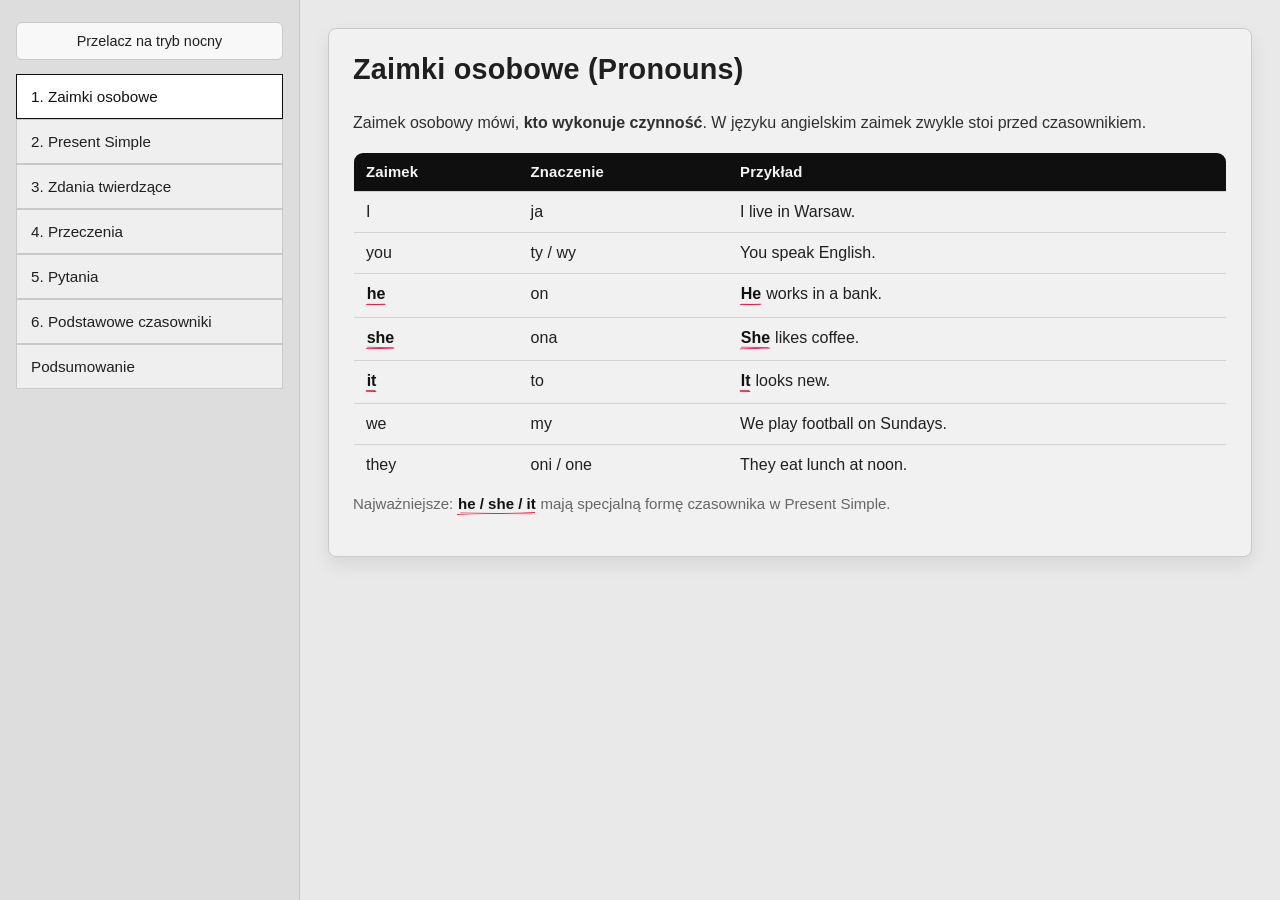
==== index.html @ 35cf2cf2 "Add responsive English learning app with theming" ====
<!DOCTYPE html>
<html lang="pl">
<head>
  <meta charset="UTF-8" />
  <meta name="viewport" content="width=device-width, initial-scale=1.0" />
  <title>Angielski dla początkujących - teoria</title>
  <link rel="stylesheet" href="styles.css" />
</head>
<body>
  <div class="app">
    <aside class="sidebar">
      <div class="sidebar-tools">
        <button id="themeToggle" class="theme-toggle" type="button" aria-label="Przelacz motyw">
          Przelacz na tryb nocny
        </button>
      </div>
      <nav class="nav-scroll">
        <button class="nav-btn active" data-target="pronouns">1. Zaimki osobowe</button>
        <button class="nav-btn" data-target="present-simple">2. Present Simple</button>
        <button class="nav-btn" data-target="affirmative">3. Zdania twierdzące</button>
        <button class="nav-btn" data-target="negative">4. Przeczenia</button>
        <button class="nav-btn" data-target="questions">5. Pytania</button>
        <button class="nav-btn" data-target="verbs">6. Podstawowe czasowniki</button>
        <button class="nav-btn" data-target="summary">Podsumowanie</button>
      </nav>
    </aside>

    <main class="content">
      <section id="pronouns" class="section active panel">
        <h2>Zaimki osobowe (Pronouns)</h2>
        <p>Zaimek osobowy mówi, <strong>kto wykonuje czynność</strong>. W języku angielskim zaimek zwykle stoi przed czasownikiem.</p>

        <table>
          <thead>
            <tr>
              <th>Zaimek</th>
              <th>Znaczenie</th>
              <th>Przykład</th>
            </tr>
          </thead>
          <tbody>
            <tr><td>I</td><td>ja</td><td>I live in Warsaw.</td></tr>
            <tr><td>you</td><td>ty / wy</td><td>You speak English.</td></tr>
            <tr><td><span class="highlight">he</span></td><td>on</td><td><span class="highlight">He</span> works in a bank.</td></tr>
            <tr><td><span class="highlight">she</span></td><td>ona</td><td><span class="highlight">She</span> likes coffee.</td></tr>
            <tr><td><span class="highlight">it</span></td><td>to</td><td><span class="highlight">It</span> looks new.</td></tr>
            <tr><td>we</td><td>my</td><td>We play football on Sundays.</td></tr>
            <tr><td>they</td><td>oni / one</td><td>They eat lunch at noon.</td></tr>
          </tbody>
        </table>

        <p class="hint">Najważniejsze: <span class="highlight">he / she / it</span> mają specjalną formę czasownika w Present Simple.</p>
      </section>

      <section id="present-simple" class="section panel">
        <h2>Present Simple - odmiana</h2>
        <p>Czas Present Simple opisuje rutynę, fakty i stałe sytuacje. Dla większości osób używasz podstawowej formy czasownika.</p>

        <div class="formula">I/You/We/They + czasownik, ale <span class="highlight">He/She/It + czasownik + s</span></div>

        <h3>Tabela odmiany (na przykładzie czasownika work)</h3>
        <table>
          <thead>
            <tr>
              <th>Osoba</th>
              <th>Forma</th>
            </tr>
          </thead>
          <tbody>
            <tr><td>I</td><td>I work</td></tr>
            <tr><td>You</td><td>You work</td></tr>
            <tr><td><span class="highlight">He</span></td><td><span class="highlight">He works</span></td></tr>
            <tr><td><span class="highlight">She</span></td><td><span class="highlight">She works</span></td></tr>
            <tr><td><span class="highlight">It</span></td><td><span class="highlight">It works</span></td></tr>
            <tr><td>We</td><td>We work</td></tr>
            <tr><td>They</td><td>They work</td></tr>
          </tbody>
        </table>

        <h3>Przykłady</h3>
        <ul>
          <li>I play tennis every week.</li>
          <li>They live in a small town.</li>
          <li><span class="highlight">She likes</span> classical music.</li>
          <li><span class="highlight">He goes</span> to school by bus.</li>
        </ul>

        <h3>Najczęstsze błędy</h3>
        <ul>
          <li><span class="bad">He work</span> every day. -> <span class="good">He works</span> every day.</li>
          <li><span class="bad">She go</span> to work. -> <span class="good">She goes</span> to work.</li>
          <li><span class="bad">It eat</span> fish. -> <span class="good">It eats</span> fish.</li>
        </ul>
      </section>

      <section id="affirmative" class="section panel">
        <h2>Zdania twierdzące</h2>
        <p>W zdaniach twierdzących używasz prostego schematu: osoba + czasownik. W 3. osobie liczby pojedynczej dodaj <span class="highlight">-s</span>.</p>

        <div class="formula">Osoba + czasownik (+ reszta zdania)</div>

        <ul>
          <li>I work in an office.</li>
          <li>We play after school.</li>
          <li><span class="highlight">He lives</span> in Gdansk.</li>
          <li><span class="highlight">She eats</span> breakfast at 7:00.</li>
          <li><span class="highlight">It looks</span> good.</li>
        </ul>

        <p class="hint">Jeśli podmiot to he, she lub it, pamiętaj o końcówce -s lub -es.</p>
      </section>

      <section id="negative" class="section panel">
        <h2>Przeczenia</h2>
        <p>W Present Simple przeczenia tworzymy przy pomocy <strong>do not (don't)</strong> i <strong>does not (doesn't)</strong>.</p>

        <div class="formula">I/You/We/They + don't + czasownik<br />He/She/It + doesn't + czasownik</div>

        <h3>Przykłady zdań</h3>
        <ul>
          <li>I don't like cold weather.</li>
          <li>They don't work on Sunday.</li>
          <li><span class="highlight">He doesn't play</span> computer games.</li>
          <li><span class="highlight">She doesn't eat</span> meat.</li>
          <li><span class="highlight">It doesn't rain</span> much here.</li>
        </ul>

        <h3>Najczęstsze błędy</h3>
        <ul>
          <li><span class="bad">He doesn't plays</span> football. -> <span class="good">He doesn't play</span> football.</li>
          <li><span class="bad">She don't like</span> tea. -> <span class="good">She doesn't like</span> tea.</li>
          <li><span class="bad">It don't work</span>. -> <span class="good">It doesn't work</span>.</li>
        </ul>
      </section>

      <section id="questions" class="section panel">
        <h2>Pytania</h2>
        <p>Pytania w Present Simple tworzymy przez postawienie operatora na początku zdania:</p>

        <div class="formula">Do + I/you/we/they + czasownik?<br />Does + he/she/it + czasownik?</div>

        <h3>Przykłady</h3>
        <ul>
          <li>Do you work here?</li>
          <li>Do they live in London?</li>
          <li><span class="highlight">Does he play</span> tennis?</li>
          <li><span class="highlight">Does she like</span> pizza?</li>
          <li><span class="highlight">Does it work</span> well?</li>
        </ul>

        <h3>Wskazówki</h3>
        <ul>
          <li>Po <strong>does</strong> czasownik wraca do podstawowej formy: <span class="good">Does she work?</span></li>
          <li>Nie dodawaj końcówki -s po <strong>does</strong>: nie mów <span class="bad">Does she works?</span></li>
          <li>W krótkich odpowiedziach używaj: Yes, I do. / No, he doesn't.</li>
        </ul>
      </section>

      <section id="verbs" class="section panel">
        <h2>Podstawowe czasowniki</h2>
        <p>Poniżej masz osiem kluczowych czasowników. Przy każdym zobaczysz tłumaczenie, przykłady i wyróżnioną formę dla <span class="highlight">he/she/it</span>.</p>

        <div class="card-grid">
          <article class="mini-card">
            <div class="verb-title"><strong>be</strong><span class="tag">być</span></div>
            <ul>
              <li>I am happy today.</li>
              <li>They are at home.</li>
              <li><span class="highlight">She is</span> very kind.</li>
            </ul>
          </article>

          <article class="mini-card">
            <div class="verb-title"><strong>have</strong><span class="tag">mieć</span></div>
            <ul>
              <li>I have a new book.</li>
              <li>We have lunch at school.</li>
              <li><span class="highlight">He has</span> a small dog.</li>
            </ul>
          </article>

          <article class="mini-card">
            <div class="verb-title"><strong>go</strong><span class="tag">iść / jechać</span></div>
            <ul>
              <li>I go to work at 8:00.</li>
              <li>They go by train.</li>
              <li><span class="highlight">She goes</span> to the gym.</li>
            </ul>
          </article>

          <article class="mini-card">
            <div class="verb-title"><strong>work</strong><span class="tag">pracować</span></div>
            <ul>
              <li>I work in a shop.</li>
              <li>We work every day.</li>
              <li><span class="highlight">He works</span> in a hospital.</li>
            </ul>
          </article>

          <article class="mini-card">
            <div class="verb-title"><strong>play</strong><span class="tag">grać / bawić się</span></div>
            <ul>
              <li>I play chess.</li>
              <li>They play in the park.</li>
              <li><span class="highlight">She plays</span> the piano.</li>
            </ul>
          </article>

          <article class="mini-card">
            <div class="verb-title"><strong>eat</strong><span class="tag">jeść</span></div>
            <ul>
              <li>I eat breakfast early.</li>
              <li>We eat together.</li>
              <li><span class="highlight">It eats</span> fish.</li>
            </ul>
          </article>

          <article class="mini-card">
            <div class="verb-title"><strong>like</strong><span class="tag">lubić</span></div>
            <ul>
              <li>I like English lessons.</li>
              <li>They like this place.</li>
              <li><span class="highlight">He likes</span> tea.</li>
            </ul>
          </article>

          <article class="mini-card">
            <div class="verb-title"><strong>live</strong><span class="tag">mieszkać</span></div>
            <ul>
              <li>I live in Poznan.</li>
              <li>We live near the river.</li>
              <li><span class="highlight">She lives</span> in Krakow.</li>
            </ul>
          </article>
        </div>
      </section>

      <section id="summary" class="section panel">
        <h2>Podsumowanie</h2>
        <ul class="summary-list">
          <li>W Present Simple dla I/you/we/they używasz podstawowej formy czasownika.</li>
          <li>Dla <span class="highlight">he/she/it</span> dodajesz końcówkę <span class="highlight">-s</span> lub <span class="highlight">-es</span>.</li>
          <li>Przeczenia: don't dla I/you/we/they oraz doesn't dla he/she/it.</li>
          <li>Pytania: Do... ? dla I/you/we/they oraz Does... ? dla he/she/it.</li>
          <li>Po does i doesn't czasownik wraca do formy podstawowej.</li>
          <li>Najważniejsze na start: regularnie czytaj krótkie zdania i zauważaj formy he/she/it.</li>
        </ul>
        <p class="hint">Ta strona jest materiałem teoretycznym: bez quizów i testów, tylko przejrzysta nauka krok po kroku.</p>
      </section>
    </main>
  </div>

  <script src="script.js"></script>
</body>
</html>
---- styles.css ----
:root {
  --bg: #e9e9e9;
  --bg-soft: #f1f1f1;
  --panel: #f8f8f8;
  --panel-border: #c9c9c9;
  --text: #1f1f1f;
  --muted: #666666;
  --accent: #2b2b2b;
  --accent-strong: #111111;
  --highlight: #111111;
  --ok: #2d7a35;
  --danger: #b03838;
  --sidebar-bg: #dddddd;
  --heading: #1e1e1e;
  --body-copy: #2f2f2f;
  --nav-bg: #efefef;
  --nav-hover: #f6f6f6;
  --nav-hover-border: #8d8d8d;
  --nav-active-bg: #ffffff;
  --nav-active-border: #111111;
  --nav-active-text: #111111;
  --formula-bg: #ebebeb;
  --formula-text: #1f1f1f;
  --card-bg: #f8f8f8;
  --card-border: #cfcfcf;
  --table-border: #c7c7c7;
  --table-row-border: #d2d2d2;
  --table-head-bg: #0f0f0f;
  --table-head-text: #f5f5f5;
  --table-row-even: #f1f1f1;
  --tag-border: #8b8b8b;
  --tag-text: #2d2d2d;
  --tag-bg: #ebebeb;
  --scribble-highlight: #dc2046;
  --scribble-good: #2f9d4d;
  --scribble-bad: #c83b3b;
  --shadow: 0 8px 18px rgba(0, 0, 0, 0.08);
  --radius: 8px;
}

:root[data-theme="dark"] {
  --bg: #11161f;
  --bg-soft: #1a2230;
  --panel: #212c3f;
  --panel-border: #34455f;
  --text: #e9eef7;
  --muted: #a8b3c6;
  --accent: #89c4ff;
  --accent-strong: #b7daff;
  --highlight: #72c7ff;
  --ok: #6fd48d;
  --danger: #ff8b8b;
  --sidebar-bg: #0f1520;
  --heading: #edf3ff;
  --body-copy: #d8e0ed;
  --nav-bg: #172131;
  --nav-hover: #1f2c40;
  --nav-hover-border: #4e6487;
  --nav-active-bg: #243750;
  --nav-active-border: #9bc9ff;
  --nav-active-text: #f3f8ff;
  --formula-bg: #152131;
  --formula-text: #e4eefc;
  --card-bg: #151f2e;
  --card-border: #33435d;
  --table-border: #324156;
  --table-row-border: #2d3b50;
  --table-head-bg: #0b1018;
  --table-head-text: #f0f6ff;
  --table-row-even: #1a2536;
  --tag-border: #57739d;
  --tag-text: #d4e8ff;
  --tag-bg: #1b2a3f;
  --scribble-highlight: #ff5172;
  --scribble-good: #61d788;
  --scribble-bad: #ff7f7f;
  --shadow: 0 14px 30px rgba(0, 0, 0, 0.35);
}

* {
  box-sizing: border-box;
}

html,
body {
  margin: 0;
  padding: 0;
  font-family: "Segoe UI", "Trebuchet MS", "Verdana", sans-serif;
  background: var(--bg);
  color: var(--text);
  min-height: 100%;
  transition: background-color 0.25s ease, color 0.25s ease;
}

.app {
  display: grid;
  grid-template-columns: 300px minmax(0, 1fr);
  min-height: 100vh;
}

.sidebar {
  position: sticky;
  top: 0;
  align-self: start;
  height: 100vh;
  background: var(--sidebar-bg);
  border-right: 1px solid var(--panel-border);
  padding: 22px 16px;
  display: flex;
  flex-direction: column;
  gap: 10px;
}

.sidebar-tools {
  margin-bottom: 4px;
}

.theme-toggle {
  width: 100%;
  border: 1px solid var(--panel-border);
  background: var(--panel);
  color: var(--text);
  border-radius: 6px;
  padding: 10px 12px;
  font-size: 0.9rem;
  cursor: pointer;
  transition: background 0.2s ease, border-color 0.2s ease, color 0.2s ease;
}

.theme-toggle:hover {
  background: var(--nav-hover);
  border-color: var(--nav-hover-border);
}

.theme-toggle:focus-visible {
  outline: 2px solid var(--highlight);
  outline-offset: 2px;
}

.brand {
  margin-bottom: 14px;
  padding: 14px;
  background: var(--panel);
  border: 1px solid var(--panel-border);
  border-radius: var(--radius);
  box-shadow: var(--shadow);
}

.brand h1 {
  margin: 0 0 6px;
  font-size: 1.1rem;
  letter-spacing: 0.3px;
}

.brand p {
  margin: 0;
  color: var(--muted);
  font-size: 0.9rem;
  line-height: 1.35;
}

.nav-btn {
  width: 100%;
  text-align: left;
  border: 1px solid var(--panel-border);
  background: var(--nav-bg);
  color: var(--text);
  border-radius: 0;
  padding: 12px 14px;
  cursor: pointer;
  font-size: 0.95rem;
  line-height: 1.25;
  transition: background 0.2s ease, transform 0.2s ease, border-color 0.2s ease;
}

.nav-btn:hover {
  background: var(--nav-hover);
  transform: translateX(2px);
  border-color: var(--nav-hover-border);
}

.nav-btn.active {
  background: var(--nav-active-bg);
  border-color: var(--nav-active-border);
  color: var(--nav-active-text);
}

.content {
  padding: 28px;
  overflow-x: hidden;
}

.panel {
  background: var(--bg-soft);
  border: 1px solid var(--panel-border);
  border-radius: var(--radius);
  box-shadow: var(--shadow);
  padding: 24px;
  margin-bottom: 18px;
}

.section {
  display: none;
  animation: fadeIn 0.28s ease;
}

.section.active {
  display: block;
}

@keyframes fadeIn {
  from {
    opacity: 0;
    transform: translateY(8px);
  }

  to {
    opacity: 1;
    transform: translateY(0);
  }
}

h2 {
  margin-top: 0;
  font-size: 1.8rem;
  letter-spacing: 0.2px;
}

h3 {
  margin-bottom: 10px;
  margin-top: 26px;
  font-size: 1.15rem;
  color: var(--heading);
}

p {
  color: var(--body-copy);
  line-height: 1.65;
}

ul {
  margin: 10px 0;
  padding-left: 22px;
  color: var(--body-copy);
  line-height: 1.65;
}

.hint {
  color: var(--muted);
  font-size: 0.94rem;
  margin-top: 6px;
}

.formula {
  border-left: 4px solid var(--accent);
  background: var(--formula-bg);
  padding: 12px 14px;
  border-radius: 8px;
  margin: 12px 0;
  color: var(--formula-text);
  font-weight: 600;
  letter-spacing: 0.2px;
}

.card-grid {
  display: grid;
  grid-template-columns: repeat(2, minmax(0, 1fr));
  gap: 14px;
  margin-top: 10px;
}

.mini-card {
  background: var(--card-bg);
  border: 1px solid var(--card-border);
  border-radius: 10px;
  padding: 12px;
}

.mini-card h4 {
  margin: 0 0 8px;
  font-size: 1rem;
  color: var(--heading);
}

.mini-card p,
.mini-card ul {
  margin: 0;
  font-size: 0.95rem;
}

table {
  width: 100%;
  border-collapse: collapse;
  margin-top: 12px;
  border-radius: 10px;
  overflow: hidden;
  border: 1px solid var(--table-border);
}

th,
td {
  padding: 11px 12px;
  border-bottom: 1px solid var(--table-row-border);
  text-align: left;
  vertical-align: top;
}

th {
  background: var(--table-head-bg);
  color: var(--table-head-text);
  font-size: 0.93rem;
  letter-spacing: 0.15px;
}

tr:nth-child(even) td {
  background: var(--table-row-even);
}

tr:last-child td {
  border-bottom: none;
}

.tag {
  display: inline-block;
  border: 1px solid var(--tag-border);
  border-radius: 999px;
  padding: 2px 9px;
  font-size: 0.8rem;
  color: var(--tag-text);
  margin-left: 6px;
  background: var(--tag-bg);
}

.highlight,
.good,
.bad {
  position: relative;
  display: inline-block;
  font-weight: 700;
  line-height: 1.14;
  padding: 0 0.04em 0.13em;
}

.highlight {
  color: var(--highlight);
  --scribble-color: var(--scribble-highlight);
}

.good {
  color: var(--ok);
  --scribble-color: var(--scribble-good);
}

.bad {
  color: var(--danger);
  --scribble-color: var(--scribble-bad);
}

.highlight::before,
.good::before,
.bad::before,
.highlight::after,
.good::after,
.bad::after {
  content: "";
  position: absolute;
  pointer-events: none;
  border-bottom-color: var(--scribble-color);
  border-bottom-style: solid;
}

.highlight::before,
.good::before,
.bad::before {
  left: 3%;
  right: 4%;
  bottom: 0.04em;
  height: 0.34em;
  border-bottom-width: 0.09em;
  border-radius: 58% 42% 50% 50% / 100% 100% 0 0;
  transform: rotate(0.8deg) skewX(-8deg);
  opacity: 0.82;
}

.highlight::after,
.good::after,
.bad::after {
  left: -1%;
  right: 1%;
  bottom: 0.02em;
  height: 0.38em;
  border-bottom-width: 0.12em;
  border-radius: 52% 48% 55% 45% / 100% 100% 0 0;
  transform: rotate(-1.4deg) skewX(-10deg);
  opacity: 0.96;
}

.verb-title {
  display: flex;
  align-items: center;
  justify-content: space-between;
  gap: 10px;
  margin-bottom: 8px;
}

.verb-title strong {
  font-size: 1.02rem;
  color: var(--heading);
}

.summary-list li {
  margin-bottom: 6px;
}

@media (max-width: 980px) {
  .app {
    grid-template-columns: 1fr;
  }

  .sidebar {
    position: static;
    height: auto;
    border-right: none;
    border-bottom: 1px solid var(--panel-border);
    padding: 14px 12px;
  }

  .sidebar-tools {
    margin-bottom: 8px;
  }

  .nav-scroll {
    display: flex;
    gap: 8px;
    overflow-x: auto;
    padding-bottom: 4px;
  }

  .nav-btn {
    min-width: 180px;
    white-space: nowrap;
  }

  .content {
    padding: 18px;
  }

  .card-grid {
    grid-template-columns: 1fr;
  }
}

@media (max-width: 640px) {
  .content {
    padding: 12px;
  }

  .panel {
    padding: 14px;
    border-radius: 6px;
  }

  .brand h1 {
    font-size: 1rem;
  }

  h2 {
    font-size: 1.4rem;
  }

  h3 {
    font-size: 1.05rem;
    margin-top: 20px;
  }

  .nav-btn {
    min-width: 150px;
    font-size: 0.88rem;
    padding: 10px 12px;
  }

  .theme-toggle {
    font-size: 0.84rem;
    padding: 9px 10px;
  }

  table {
    display: block;
    overflow-x: auto;
    -webkit-overflow-scrolling: touch;
  }

  th,
  td {
    white-space: nowrap;
    font-size: 0.9rem;
    padding: 9px 10px;
  }
}
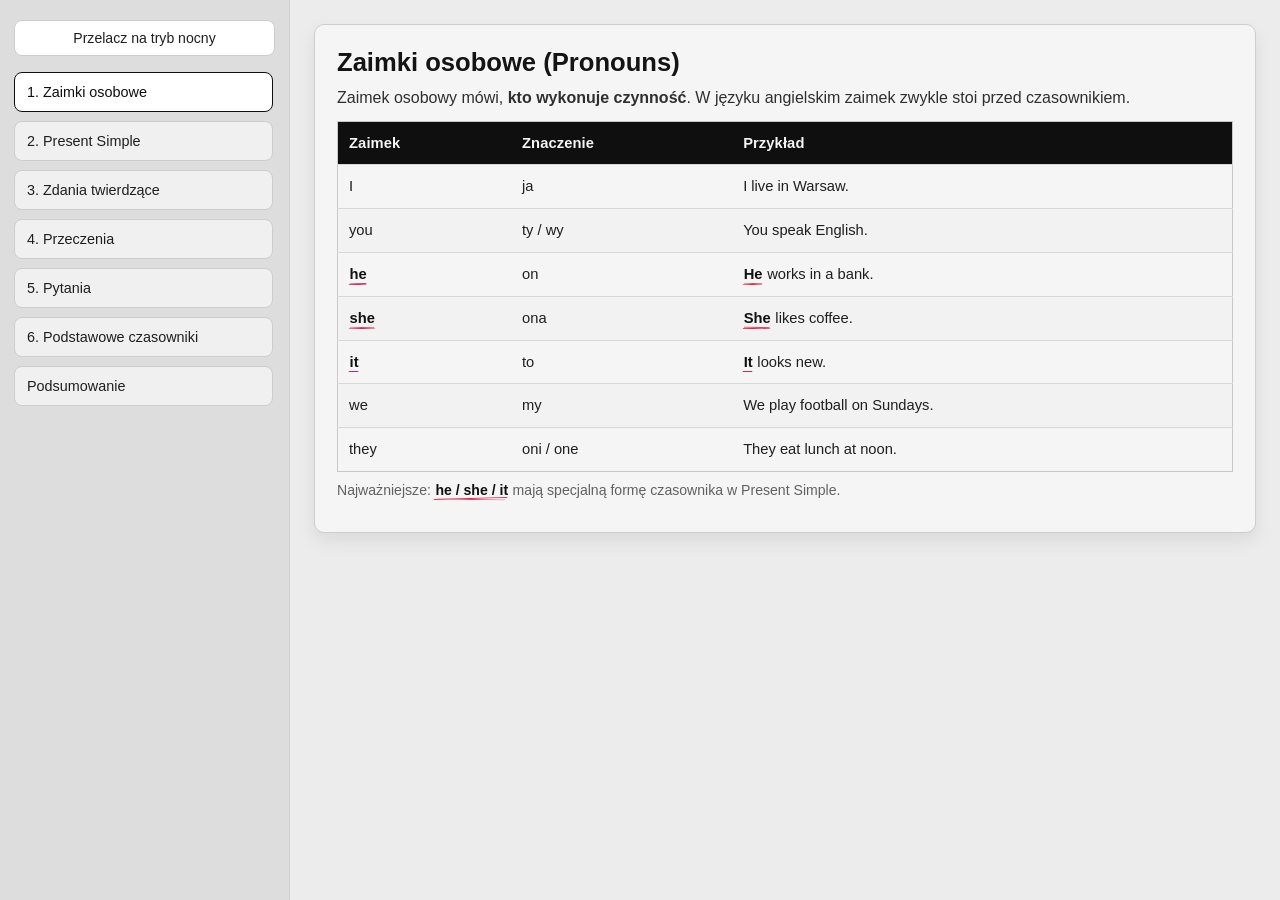
==== commit e3c271f5: "Add mobile sidebar and hamburger navigation" ====
--- a/index.html
+++ b/index.html
@@ -8,7 +8,7 @@
 </head>
 <body>
   <div class="app">
-    <aside class="sidebar">
+    <aside class="sidebar" id="mainSidebar">
       <div class="sidebar-tools">
         <button id="themeToggle" class="theme-toggle" type="button" aria-label="Przelacz motyw">
           Przelacz na tryb nocny
@@ -24,8 +24,25 @@
         <button class="nav-btn" data-target="summary">Podsumowanie</button>
       </nav>
     </aside>
+    <button class="sidebar-backdrop" id="sidebarBackdrop" type="button" aria-label="Zamknij menu"></button>
 
     <main class="content">
+      <header class="mobile-topbar">
+        <button
+          id="menuToggle"
+          class="menu-toggle"
+          type="button"
+          aria-label="Otworz menu"
+          aria-expanded="false"
+          aria-controls="mainSidebar"
+        >
+          <span></span>
+          <span></span>
+          <span></span>
+        </button>
+        <p class="mobile-title">Angielski od podstaw</p>
+      </header>
+
       <section id="pronouns" class="section active panel">
         <h2>Zaimki osobowe (Pronouns)</h2>
         <p>Zaimek osobowy mówi, <strong>kto wykonuje czynność</strong>. W języku angielskim zaimek zwykle stoi przed czasownikiem.</p>
--- a/styles.css
+++ b/styles.css
@@ -1,68 +1,66 @@
-:root {
-  --bg: #e9e9e9;
-  --bg-soft: #f1f1f1;
-  --panel: #f8f8f8;
-  --panel-border: #c9c9c9;
+﻿:root {
+  --bg: #ececec;
+  --bg-soft: #f5f5f5;
+  --panel: #ffffff;
+  --panel-border: #cdcdcd;
   --text: #1f1f1f;
-  --muted: #666666;
-  --accent: #2b2b2b;
-  --accent-strong: #111111;
+  --muted: #616161;
+  --accent: #1a1a1a;
   --highlight: #111111;
-  --ok: #2d7a35;
-  --danger: #b03838;
+  --ok: #2c7a33;
+  --danger: #b13636;
   --sidebar-bg: #dddddd;
-  --heading: #1e1e1e;
+  --heading: #141414;
   --body-copy: #2f2f2f;
-  --nav-bg: #efefef;
-  --nav-hover: #f6f6f6;
-  --nav-hover-border: #8d8d8d;
+  --nav-bg: #f0f0f0;
+  --nav-hover: #f8f8f8;
+  --nav-hover-border: #919191;
   --nav-active-bg: #ffffff;
-  --nav-active-border: #111111;
-  --nav-active-text: #111111;
+  --nav-active-border: #0f0f0f;
+  --nav-active-text: #0f0f0f;
   --formula-bg: #ebebeb;
   --formula-text: #1f1f1f;
-  --card-bg: #f8f8f8;
-  --card-border: #cfcfcf;
-  --table-border: #c7c7c7;
-  --table-row-border: #d2d2d2;
+  --card-bg: #f9f9f9;
+  --card-border: #d4d4d4;
+  --table-border: #c8c8c8;
+  --table-row-border: #d7d7d7;
   --table-head-bg: #0f0f0f;
   --table-head-text: #f5f5f5;
-  --table-row-even: #f1f1f1;
-  --tag-border: #8b8b8b;
+  --table-row-even: #f2f2f2;
+  --tag-border: #8f8f8f;
   --tag-text: #2d2d2d;
-  --tag-bg: #ebebeb;
+  --tag-bg: #ececec;
   --scribble-highlight: #dc2046;
   --scribble-good: #2f9d4d;
   --scribble-bad: #c83b3b;
   --shadow: 0 8px 18px rgba(0, 0, 0, 0.08);
-  --radius: 8px;
+  --radius: 10px;
 }
 
 :root[data-theme="dark"] {
   --bg: #11161f;
-  --bg-soft: #1a2230;
-  --panel: #212c3f;
-  --panel-border: #34455f;
+  --bg-soft: #1b2432;
+  --panel: #131c2a;
+  --panel-border: #34445d;
   --text: #e9eef7;
-  --muted: #a8b3c6;
-  --accent: #89c4ff;
-  --accent-strong: #b7daff;
-  --highlight: #72c7ff;
-  --ok: #6fd48d;
-  --danger: #ff8b8b;
+  --muted: #a5b2c8;
+  --accent: #8ec6ff;
+  --highlight: #9fd3ff;
+  --ok: #73d88e;
+  --danger: #ff8a8a;
   --sidebar-bg: #0f1520;
   --heading: #edf3ff;
   --body-copy: #d8e0ed;
   --nav-bg: #172131;
   --nav-hover: #1f2c40;
-  --nav-hover-border: #4e6487;
+  --nav-hover-border: #4f6588;
   --nav-active-bg: #243750;
   --nav-active-border: #9bc9ff;
   --nav-active-text: #f3f8ff;
-  --formula-bg: #152131;
+  --formula-bg: #1a283b;
   --formula-text: #e4eefc;
-  --card-bg: #151f2e;
-  --card-border: #33435d;
+  --card-bg: #152132;
+  --card-border: #34445f;
   --table-border: #324156;
   --table-row-border: #2d3b50;
   --table-head-bg: #0b1018;
@@ -85,34 +83,62 @@
 body {
   margin: 0;
   padding: 0;
+  min-height: 100%;
+}
+
+body {
   font-family: "Segoe UI", "Trebuchet MS", "Verdana", sans-serif;
+  font-size: 15px;
+  line-height: 1.55;
   background: var(--bg);
   color: var(--text);
-  min-height: 100%;
-  transition: background-color 0.25s ease, color 0.25s ease;
+  transition: background-color 0.22s ease, color 0.22s ease;
 }
 
 .app {
-  display: grid;
-  grid-template-columns: 300px minmax(0, 1fr);
   min-height: 100vh;
 }
 
 .sidebar {
-  position: sticky;
-  top: 0;
-  align-self: start;
-  height: 100vh;
+  position: fixed;
+  inset: 0 auto 0 0;
+  width: min(84vw, 320px);
+  z-index: 50;
+  display: flex;
+  flex-direction: column;
+  gap: 8px;
+  padding: 10px;
   background: var(--sidebar-bg);
   border-right: 1px solid var(--panel-border);
-  padding: 22px 16px;
-  display: flex;
-  flex-direction: column;
-  gap: 10px;
+  transform: translateX(-105%);
+  transition: transform 0.26s ease;
+  overflow-y: auto;
+}
+
+body.sidebar-open .sidebar {
+  transform: translateX(0);
+}
+
+.sidebar-backdrop {
+  position: fixed;
+  inset: 0;
+  border: 0;
+  background: rgba(0, 0, 0, 0.42);
+  opacity: 0;
+  visibility: hidden;
+  pointer-events: none;
+  z-index: 40;
+  transition: opacity 0.22s ease, visibility 0.22s ease;
+}
+
+body.sidebar-open .sidebar-backdrop {
+  opacity: 1;
+  visibility: visible;
+  pointer-events: auto;
 }
 
 .sidebar-tools {
-  margin-bottom: 4px;
+  margin-bottom: 2px;
 }
 
 .theme-toggle {
@@ -120,11 +146,11 @@
   border: 1px solid var(--panel-border);
   background: var(--panel);
   color: var(--text);
-  border-radius: 6px;
-  padding: 10px 12px;
-  font-size: 0.9rem;
+  border-radius: 8px;
+  padding: 8px 10px;
+  font-size: 0.8rem;
   cursor: pointer;
-  transition: background 0.2s ease, border-color 0.2s ease, color 0.2s ease;
+  transition: background 0.2s ease, border-color 0.2s ease;
 }
 
 .theme-toggle:hover {
@@ -137,46 +163,33 @@
   outline-offset: 2px;
 }
 
-.brand {
-  margin-bottom: 14px;
-  padding: 14px;
-  background: var(--panel);
-  border: 1px solid var(--panel-border);
-  border-radius: var(--radius);
-  box-shadow: var(--shadow);
-}
-
-.brand h1 {
-  margin: 0 0 6px;
-  font-size: 1.1rem;
-  letter-spacing: 0.3px;
-}
-
-.brand p {
-  margin: 0;
-  color: var(--muted);
-  font-size: 0.9rem;
-  line-height: 1.35;
+.nav-scroll {
+  display: flex;
+  flex-direction: column;
+  gap: 7px;
+  overflow-x: hidden;
+  overflow-y: auto;
 }
 
 .nav-btn {
   width: 100%;
-  text-align: left;
+  min-width: 0;
   border: 1px solid var(--panel-border);
   background: var(--nav-bg);
   color: var(--text);
-  border-radius: 0;
-  padding: 12px 14px;
+  border-radius: 8px;
+  padding: 9px 10px;
   cursor: pointer;
-  font-size: 0.95rem;
+  text-align: left;
+  font-size: 0.83rem;
   line-height: 1.25;
-  transition: background 0.2s ease, transform 0.2s ease, border-color 0.2s ease;
+  transition: background 0.2s ease, border-color 0.2s ease, transform 0.2s ease;
 }
 
 .nav-btn:hover {
   background: var(--nav-hover);
-  transform: translateX(2px);
   border-color: var(--nav-hover-border);
+  transform: translateY(-1px);
 }
 
 .nav-btn.active {
@@ -186,8 +199,59 @@
 }
 
 .content {
-  padding: 28px;
-  overflow-x: hidden;
+  width: min(100%, 1100px);
+  margin-inline: auto;
+  padding: 10px;
+}
+
+.mobile-topbar {
+  display: flex;
+  align-items: center;
+  gap: 10px;
+  margin-bottom: 10px;
+}
+
+.mobile-title {
+  margin: 0;
+  color: var(--heading);
+  font-size: 0.95rem;
+  font-weight: 700;
+}
+
+.menu-toggle {
+  width: 42px;
+  height: 40px;
+  border: 1px solid var(--panel-border);
+  border-radius: 8px;
+  background: var(--panel);
+  color: var(--text);
+  display: inline-flex;
+  flex-direction: column;
+  justify-content: center;
+  align-items: center;
+  gap: 5px;
+  cursor: pointer;
+}
+
+.menu-toggle span {
+  width: 18px;
+  height: 2px;
+  background: currentColor;
+  border-radius: 2px;
+}
+
+.menu-toggle:focus-visible {
+  outline: 2px solid var(--highlight);
+  outline-offset: 2px;
+}
+
+.section {
+  display: none;
+  animation: fadeIn 0.24s ease;
+}
+
+.section.active {
+  display: block;
 }
 
 .panel {
@@ -195,23 +259,14 @@
   border: 1px solid var(--panel-border);
   border-radius: var(--radius);
   box-shadow: var(--shadow);
-  padding: 24px;
-  margin-bottom: 18px;
-}
-
-.section {
-  display: none;
-  animation: fadeIn 0.28s ease;
-}
-
-.section.active {
-  display: block;
+  padding: 12px;
+  margin-bottom: 12px;
 }
 
 @keyframes fadeIn {
   from {
     opacity: 0;
-    transform: translateY(8px);
+    transform: translateY(5px);
   }
 
   to {
@@ -221,59 +276,55 @@
 }
 
 h2 {
-  margin-top: 0;
-  font-size: 1.8rem;
-  letter-spacing: 0.2px;
+  margin: 0 0 8px;
+  font-size: 1.28rem;
+  line-height: 1.2;
+  color: var(--heading);
 }
 
 h3 {
-  margin-bottom: 10px;
-  margin-top: 26px;
-  font-size: 1.15rem;
+  margin: 18px 0 8px;
+  font-size: 1rem;
   color: var(--heading);
 }
 
-p {
+p,
+ul {
+  margin-top: 8px;
+  margin-bottom: 8px;
   color: var(--body-copy);
-  line-height: 1.65;
 }
 
 ul {
-  margin: 10px 0;
-  padding-left: 22px;
-  color: var(--body-copy);
-  line-height: 1.65;
+  padding-left: 18px;
 }
 
 .hint {
   color: var(--muted);
-  font-size: 0.94rem;
-  margin-top: 6px;
+  font-size: 0.88rem;
 }
 
 .formula {
+  margin: 10px 0;
+  padding: 10px 11px;
   border-left: 4px solid var(--accent);
+  border-radius: 8px;
   background: var(--formula-bg);
-  padding: 12px 14px;
-  border-radius: 8px;
-  margin: 12px 0;
   color: var(--formula-text);
   font-weight: 600;
-  letter-spacing: 0.2px;
 }
 
 .card-grid {
   display: grid;
-  grid-template-columns: repeat(2, minmax(0, 1fr));
-  gap: 14px;
-  margin-top: 10px;
+  grid-template-columns: 1fr;
+  gap: 10px;
 }
 
 .mini-card {
   background: var(--card-bg);
   border: 1px solid var(--card-border);
   border-radius: 10px;
-  padding: 12px;
+  padding: 10px;
 }
 
 .mini-card h4 {
@@ -285,31 +336,34 @@
 .mini-card p,
 .mini-card ul {
   margin: 0;
-  font-size: 0.95rem;
+  font-size: 0.9rem;
 }
 
 table {
   width: 100%;
+  display: block;
+  overflow-x: auto;
+  -webkit-overflow-scrolling: touch;
   border-collapse: collapse;
-  margin-top: 12px;
+  border: 1px solid var(--table-border);
   border-radius: 10px;
-  overflow: hidden;
-  border: 1px solid var(--table-border);
+  margin-top: 10px;
 }
 
 th,
 td {
-  padding: 11px 12px;
   border-bottom: 1px solid var(--table-row-border);
+  padding: 8px 9px;
   text-align: left;
   vertical-align: top;
+  white-space: nowrap;
+  font-size: 0.84rem;
 }
 
 th {
   background: var(--table-head-bg);
   color: var(--table-head-text);
-  font-size: 0.93rem;
-  letter-spacing: 0.15px;
+  letter-spacing: 0.1px;
 }
 
 tr:nth-child(even) td {
@@ -322,12 +376,12 @@
 
 .tag {
   display: inline-block;
+  margin-left: 6px;
   border: 1px solid var(--tag-border);
   border-radius: 999px;
-  padding: 2px 9px;
-  font-size: 0.8rem;
+  padding: 1px 7px;
+  font-size: 0.72rem;
   color: var(--tag-text);
-  margin-left: 6px;
   background: var(--tag-bg);
 }
 
@@ -399,30 +453,100 @@
   display: flex;
   align-items: center;
   justify-content: space-between;
-  gap: 10px;
+  gap: 8px;
   margin-bottom: 8px;
 }
 
 .verb-title strong {
-  font-size: 1.02rem;
+  font-size: 0.96rem;
   color: var(--heading);
 }
 
 .summary-list li {
-  margin-bottom: 6px;
-}
-
-@media (max-width: 980px) {
+  margin-bottom: 4px;
+}
+
+@media (min-width: 760px) {
+  body {
+    font-size: 16px;
+  }
+
+  .sidebar {
+    width: min(360px, 70vw);
+    padding: 12px;
+  }
+
+  .theme-toggle {
+    font-size: 0.88rem;
+    padding: 9px 11px;
+  }
+
+  .nav-scroll {
+    gap: 8px;
+  }
+
+  .nav-btn {
+    font-size: 0.9rem;
+    padding: 10px 12px;
+  }
+
+  .content {
+    padding: 16px;
+  }
+
+  .panel {
+    padding: 18px;
+    margin-bottom: 16px;
+  }
+
+  h2 {
+    font-size: 1.6rem;
+  }
+
+  h3 {
+    font-size: 1.08rem;
+    margin-top: 22px;
+  }
+
+  .card-grid {
+    grid-template-columns: repeat(2, minmax(0, 1fr));
+    gap: 12px;
+  }
+
+  table {
+    display: table;
+    overflow: visible;
+  }
+
+  th,
+  td {
+    white-space: normal;
+    font-size: 0.92rem;
+    padding: 10px 11px;
+  }
+}
+
+@media (min-width: 1080px) {
   .app {
-    grid-template-columns: 1fr;
+    display: grid;
+    grid-template-columns: 290px minmax(0, 1fr);
   }
 
   .sidebar {
-    position: static;
-    height: auto;
-    border-right: none;
-    border-bottom: 1px solid var(--panel-border);
-    padding: 14px 12px;
+    position: sticky;
+    inset: auto;
+    width: auto;
+    transform: none;
+    transition: none;
+    height: 100vh;
+    align-self: start;
+    border-right: 1px solid var(--panel-border);
+    padding: 20px 14px;
+  }
+
+  .sidebar-backdrop,
+  .mobile-topbar {
+    display: none;
   }
 
   .sidebar-tools {
@@ -431,69 +555,25 @@
 
   .nav-scroll {
     display: flex;
-    gap: 8px;
-    overflow-x: auto;
-    padding-bottom: 4px;
+    flex-direction: column;
+    gap: 9px;
+    overflow-x: hidden;
+    overflow-y: auto;
+    padding-right: 2px;
   }
 
   .nav-btn {
-    min-width: 180px;
-    white-space: nowrap;
+    width: 100%;
+    min-width: 0;
   }
 
   .content {
-    padding: 18px;
-  }
-
-  .card-grid {
-    grid-template-columns: 1fr;
-  }
-}
-
-@media (max-width: 640px) {
-  .content {
-    padding: 12px;
+    width: 100%;
+    max-width: none;
+    padding: 24px;
   }
 
   .panel {
-    padding: 14px;
-    border-radius: 6px;
-  }
-
-  .brand h1 {
-    font-size: 1rem;
-  }
-
-  h2 {
-    font-size: 1.4rem;
-  }
-
-  h3 {
-    font-size: 1.05rem;
-    margin-top: 20px;
-  }
-
-  .nav-btn {
-    min-width: 150px;
-    font-size: 0.88rem;
-    padding: 10px 12px;
-  }
-
-  .theme-toggle {
-    font-size: 0.84rem;
-    padding: 9px 10px;
-  }
-
-  table {
-    display: block;
-    overflow-x: auto;
-    -webkit-overflow-scrolling: touch;
-  }
-
-  th,
-  td {
-    white-space: nowrap;
-    font-size: 0.9rem;
-    padding: 9px 10px;
-  }
-}
+    padding: 22px;
+  }
+}
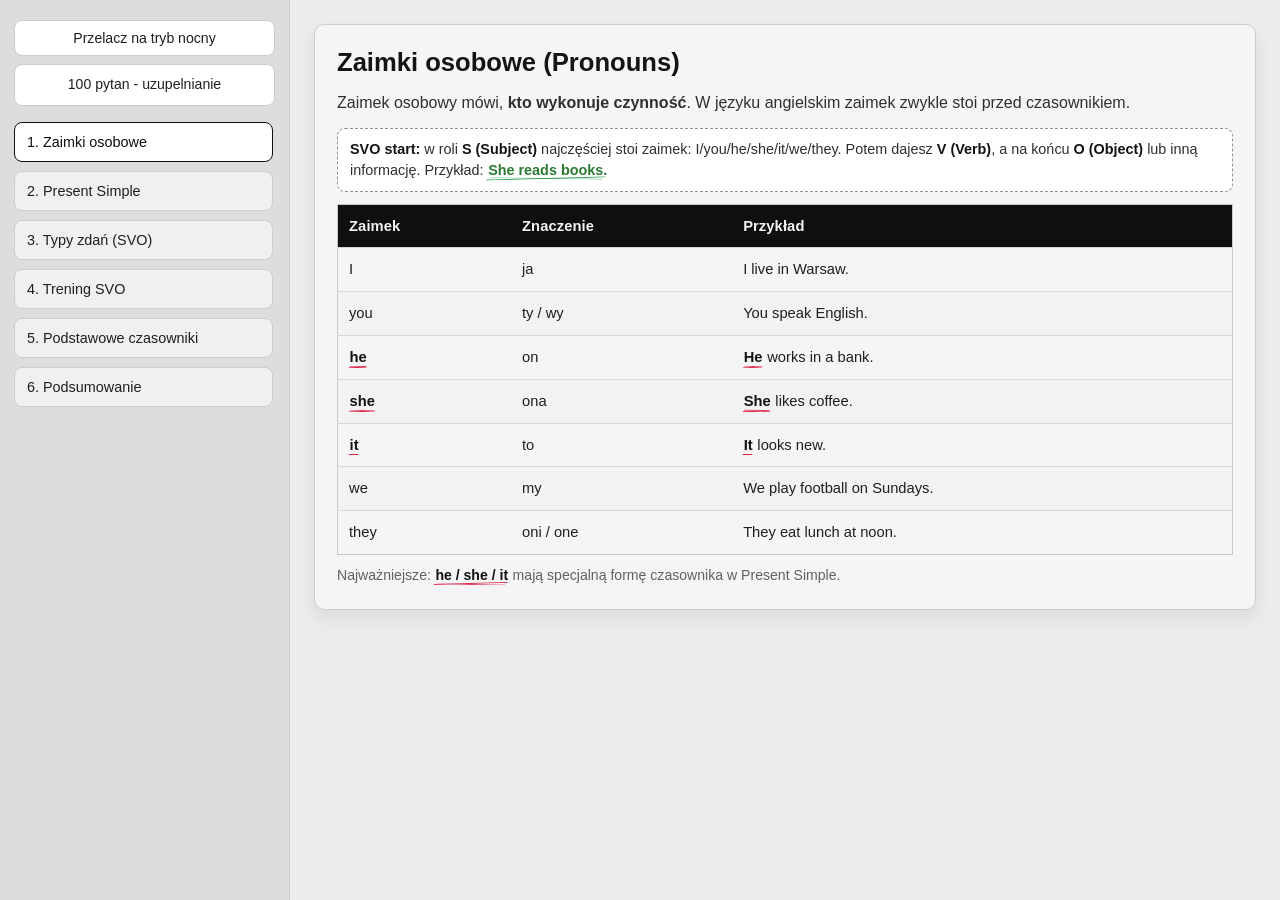
==== commit b6294721: "Refactor lessons and add interactive quiz with icons" ====
--- a/index.html
+++ b/index.html
@@ -3,7 +3,14 @@
 <head>
   <meta charset="UTF-8" />
   <meta name="viewport" content="width=device-width, initial-scale=1.0" />
+  <meta name="theme-color" content="#182438" />
+  <meta name="apple-mobile-web-app-capable" content="yes" />
+  <meta name="apple-mobile-web-app-title" content="Angielski" />
   <title>Angielski dla początkujących - teoria</title>
+  <link rel="icon" type="image/svg+xml" href="favicon.svg" />
+  <link rel="icon" type="image/png" sizes="32x32" href="favicon-32.png" />
+  <link rel="apple-touch-icon" sizes="180x180" href="apple-touch-icon.png" />
+  <link rel="manifest" href="site.webmanifest" />
   <link rel="stylesheet" href="styles.css" />
 </head>
 <body>
@@ -13,15 +20,15 @@
         <button id="themeToggle" class="theme-toggle" type="button" aria-label="Przelacz motyw">
           Przelacz na tryb nocny
         </button>
+        <a class="quick-link" href="quiz.html">100 pytan - uzupelnianie</a>
       </div>
       <nav class="nav-scroll">
         <button class="nav-btn active" data-target="pronouns">1. Zaimki osobowe</button>
         <button class="nav-btn" data-target="present-simple">2. Present Simple</button>
-        <button class="nav-btn" data-target="affirmative">3. Zdania twierdzące</button>
-        <button class="nav-btn" data-target="negative">4. Przeczenia</button>
-        <button class="nav-btn" data-target="questions">5. Pytania</button>
-        <button class="nav-btn" data-target="verbs">6. Podstawowe czasowniki</button>
-        <button class="nav-btn" data-target="summary">Podsumowanie</button>
+        <button class="nav-btn" data-target="sentence-building">3. Typy zdań (SVO)</button>
+        <button class="nav-btn" data-target="practice">4. Trening SVO</button>
+        <button class="nav-btn" data-target="verbs">5. Podstawowe czasowniki</button>
+        <button class="nav-btn" data-target="summary">6. Podsumowanie</button>
       </nav>
     </aside>
     <button class="sidebar-backdrop" id="sidebarBackdrop" type="button" aria-label="Zamknij menu"></button>
@@ -46,6 +53,7 @@
       <section id="pronouns" class="section active panel">
         <h2>Zaimki osobowe (Pronouns)</h2>
         <p>Zaimek osobowy mówi, <strong>kto wykonuje czynność</strong>. W języku angielskim zaimek zwykle stoi przed czasownikiem.</p>
+        <div class="svo-note"><strong>SVO start:</strong> w roli <strong>S (Subject)</strong> najczęściej stoi zaimek: I/you/he/she/it/we/they. Potem dajesz <strong>V (Verb)</strong>, a na końcu <strong>O (Object)</strong> lub inną informację. Przykład: <span class="good">She reads books.</span></div>
 
         <table>
           <thead>
@@ -73,7 +81,8 @@
         <h2>Present Simple - odmiana</h2>
         <p>Czas Present Simple opisuje rutynę, fakty i stałe sytuacje. Dla większości osób używasz podstawowej formy czasownika.</p>
 
-        <div class="formula">I/You/We/They + czasownik, ale <span class="highlight">He/She/It + czasownik + s</span></div>
+        <div class="formula">I/You/We/They + czasownik, ale <span class="highlight">He/She/It + czasownik + <span class="ending">s</span></span></div>
+        <div class="svo-note"><strong>SVO w Present Simple:</strong> <strong>S + V + O</strong>; dla he/she/it czasownik dostaje <span class="ending">-s</span> albo <span class="ending">-es</span>. Przykład: I play tennis / He play<span class="ending">s</span> tennis.</div>
 
         <h3>Tabela odmiany (na przykładzie czasownika work)</h3>
         <table>
@@ -86,9 +95,9 @@
           <tbody>
             <tr><td>I</td><td>I work</td></tr>
             <tr><td>You</td><td>You work</td></tr>
-            <tr><td><span class="highlight">He</span></td><td><span class="highlight">He works</span></td></tr>
-            <tr><td><span class="highlight">She</span></td><td><span class="highlight">She works</span></td></tr>
-            <tr><td><span class="highlight">It</span></td><td><span class="highlight">It works</span></td></tr>
+            <tr><td><span class="highlight">He</span></td><td><span class="highlight">He work<span class="ending">s</span></span></td></tr>
+            <tr><td><span class="highlight">She</span></td><td><span class="highlight">She work<span class="ending">s</span></span></td></tr>
+            <tr><td><span class="highlight">It</span></td><td><span class="highlight">It work<span class="ending">s</span></span></td></tr>
             <tr><td>We</td><td>We work</td></tr>
             <tr><td>They</td><td>They work</td></tr>
           </tbody>
@@ -98,84 +107,118 @@
         <ul>
           <li>I play tennis every week.</li>
           <li>They live in a small town.</li>
-          <li><span class="highlight">She likes</span> classical music.</li>
-          <li><span class="highlight">He goes</span> to school by bus.</li>
+          <li><span class="highlight">She like<span class="ending">s</span></span> classical music.</li>
+          <li><span class="highlight">He go<span class="ending">es</span></span> to school by bus.</li>
         </ul>
 
         <h3>Najczęstsze błędy</h3>
         <ul>
-          <li><span class="bad">He work</span> every day. -> <span class="good">He works</span> every day.</li>
-          <li><span class="bad">She go</span> to work. -> <span class="good">She goes</span> to work.</li>
-          <li><span class="bad">It eat</span> fish. -> <span class="good">It eats</span> fish.</li>
-        </ul>
-      </section>
-
-      <section id="affirmative" class="section panel">
-        <h2>Zdania twierdzące</h2>
-        <p>W zdaniach twierdzących używasz prostego schematu: osoba + czasownik. W 3. osobie liczby pojedynczej dodaj <span class="highlight">-s</span>.</p>
-
-        <div class="formula">Osoba + czasownik (+ reszta zdania)</div>
-
-        <ul>
-          <li>I work in an office.</li>
-          <li>We play after school.</li>
-          <li><span class="highlight">He lives</span> in Gdansk.</li>
-          <li><span class="highlight">She eats</span> breakfast at 7:00.</li>
-          <li><span class="highlight">It looks</span> good.</li>
-        </ul>
-
-        <p class="hint">Jeśli podmiot to he, she lub it, pamiętaj o końcówce -s lub -es.</p>
-      </section>
-
-      <section id="negative" class="section panel">
-        <h2>Przeczenia</h2>
-        <p>W Present Simple przeczenia tworzymy przy pomocy <strong>do not (don't)</strong> i <strong>does not (doesn't)</strong>.</p>
-
-        <div class="formula">I/You/We/They + don't + czasownik<br />He/She/It + doesn't + czasownik</div>
-
-        <h3>Przykłady zdań</h3>
-        <ul>
-          <li>I don't like cold weather.</li>
-          <li>They don't work on Sunday.</li>
-          <li><span class="highlight">He doesn't play</span> computer games.</li>
-          <li><span class="highlight">She doesn't eat</span> meat.</li>
-          <li><span class="highlight">It doesn't rain</span> much here.</li>
-        </ul>
-
-        <h3>Najczęstsze błędy</h3>
-        <ul>
-          <li><span class="bad">He doesn't plays</span> football. -> <span class="good">He doesn't play</span> football.</li>
-          <li><span class="bad">She don't like</span> tea. -> <span class="good">She doesn't like</span> tea.</li>
-          <li><span class="bad">It don't work</span>. -> <span class="good">It doesn't work</span>.</li>
-        </ul>
-      </section>
-
-      <section id="questions" class="section panel">
-        <h2>Pytania</h2>
-        <p>Pytania w Present Simple tworzymy przez postawienie operatora na początku zdania:</p>
-
-        <div class="formula">Do + I/you/we/they + czasownik?<br />Does + he/she/it + czasownik?</div>
-
-        <h3>Przykłady</h3>
-        <ul>
-          <li>Do you work here?</li>
-          <li>Do they live in London?</li>
-          <li><span class="highlight">Does he play</span> tennis?</li>
-          <li><span class="highlight">Does she like</span> pizza?</li>
-          <li><span class="highlight">Does it work</span> well?</li>
-        </ul>
-
-        <h3>Wskazówki</h3>
-        <ul>
-          <li>Po <strong>does</strong> czasownik wraca do podstawowej formy: <span class="good">Does she work?</span></li>
-          <li>Nie dodawaj końcówki -s po <strong>does</strong>: nie mów <span class="bad">Does she works?</span></li>
-          <li>W krótkich odpowiedziach używaj: Yes, I do. / No, he doesn't.</li>
-        </ul>
+          <li><span class="bad">He work</span> every day. -> <span class="good">He work<span class="ending">s</span></span> every day.</li>
+          <li><span class="bad">She go</span> to work. -> <span class="good">She go<span class="ending">es</span></span> to work.</li>
+          <li><span class="bad">It eat</span> fish. -> <span class="good">It eat<span class="ending">s</span></span> fish.</li>
+        </ul>
+      </section>
+
+      <section id="sentence-building" class="section panel">
+        <h2>Typy zdań (SVO)</h2>
+        <p>Masz jeden rdzeń merytoryczny: <strong>S + V + O</strong>. Zmienia się tylko operator i forma czasownika.</p>
+        <div class="svo-note"><strong>Rdzeń:</strong> <strong>S</strong> = kto?, <strong>V</strong> = co robi?, <strong>O</strong> = kogo/co dotyczy czynność?.</div>
+
+        <h3>1. Twierdzenia</h3>
+        <div class="formula">S + V + O</div>
+        <ul>
+          <li>I play tennis.</li>
+          <li>They live in Krakow.</li>
+          <li>She work<span class="ending">s</span> in a bank.</li>
+        </ul>
+
+        <h3>2. Przeczenia</h3>
+        <div class="formula">S + do/does + not + V + O</div>
+        <ul>
+          <li>I do not play tennis.</li>
+          <li>They do not live in Krakow.</li>
+          <li>She does not work in a bank.</li>
+        </ul>
+
+        <h3>3. Pytania</h3>
+        <div class="formula">Do/Does + S + V + O?</div>
+        <ul>
+          <li>Do you play tennis?</li>
+          <li>Do they live in Krakow?</li>
+          <li>Does she work in a bank?</li>
+        </ul>
+
+        <h3>Błędy krytyczne</h3>
+        <ul>
+          <li><span class="bad">She doesn't work<span class="ending">s</span></span> -> <span class="good">She doesn't work</span></li>
+          <li><span class="bad">Does she works?</span> -> <span class="good">Does she work?</span></li>
+          <li><span class="bad">He work every day.</span> -> <span class="good">He work<span class="ending">s</span> every day.</span></li>
+        </ul>
+      </section>
+
+      <section id="practice" class="section panel">
+        <h2>Trening budowy zdań</h2>
+        <p>Krótka praktyka bez dublowania teorii. Najpierw spróbuj samodzielnie, potem porównaj z odpowiedzią.</p>
+
+        <h3>Ułóż zdania</h3>
+        <ul>
+          <li>on / codziennie / do pracy / chodzi</li>
+          <li>oni / nie / mieszkają / w Warszawie</li>
+          <li>czy / ona / lubi / kawę?</li>
+          <li>czy / oni / pracują / w biurze?</li>
+        </ul>
+
+        <h3>Proponowane odpowiedzi</h3>
+        <ul>
+          <li><span class="good">He go<span class="ending">es</span> to work every day.</span></li>
+          <li><span class="good">They do not live in Warsaw.</span></li>
+          <li><span class="good">Does she like coffee?</span></li>
+          <li><span class="good">Do they work in an office?</span></li>
+        </ul>
+
+        <p class="hint">W treningu trzymaj jeden schemat kontroli: operator, podmiot, czasownik, reszta zdania.</p>
       </section>
 
       <section id="verbs" class="section panel">
         <h2>Podstawowe czasowniki</h2>
         <p>Poniżej masz osiem kluczowych czasowników. Przy każdym zobaczysz tłumaczenie, przykłady i wyróżnioną formę dla <span class="highlight">he/she/it</span>.</p>
+        <div class="svo-note"><strong>Ćwiczenie SVO:</strong> do każdego czasownika układaj 3 zdania: twierdzące, przeczące i pytające. Np. I play football. / I don't play football. / Do I play football?</div>
+
+        <div class="verb-lab" aria-live="polite">
+          <h3>Laboratorium czasowników</h3>
+          <p class="hint">Wybierz podmiot, wylosuj czasownik i wpisz poprawną formę w luce.</p>
+
+          <div class="lab-grid">
+            <label class="lab-label" for="labSubject">Podmiot</label>
+            <select id="labSubject" class="lab-select">
+              <option value="I">I</option>
+              <option value="you">you</option>
+              <option value="we">we</option>
+              <option value="they">they</option>
+              <option value="he">he</option>
+              <option value="she">she</option>
+              <option value="it">it</option>
+            </select>
+          </div>
+
+          <div class="lab-actions">
+            <button id="labDrawBtn" class="lab-btn" type="button">Losuj czasownik</button>
+            <p id="labVerbInfo" class="lab-verb-info">Czasownik: -</p>
+          </div>
+
+          <p id="labTask" class="lab-task">Kliknij "Losuj czasownik", aby zacząć.</p>
+
+          <label class="lab-label" for="labAnswer">Twoja forma czasownika</label>
+          <input id="labAnswer" class="lab-input" type="text" autocomplete="off" placeholder="Np. likes / go / is" />
+
+          <div class="lab-actions">
+            <button id="labCheckBtn" class="lab-btn primary" type="button">Sprawdź</button>
+            <button id="labRevealBtn" class="lab-btn" type="button">Pokaż odpowiedź</button>
+          </div>
+
+          <p id="labFeedback" class="lab-feedback"></p>
+          <p id="labStats" class="lab-stats">Seria: 0 | Poprawne: 0 / 0</p>
+        </div>
 
         <div class="card-grid">
           <article class="mini-card">
@@ -192,7 +235,7 @@
             <ul>
               <li>I have a new book.</li>
               <li>We have lunch at school.</li>
-              <li><span class="highlight">He has</span> a small dog.</li>
+              <li><span class="highlight">He ha<span class="ending">s</span></span> a small dog.</li>
             </ul>
           </article>
 
@@ -201,7 +244,7 @@
             <ul>
               <li>I go to work at 8:00.</li>
               <li>They go by train.</li>
-              <li><span class="highlight">She goes</span> to the gym.</li>
+              <li><span class="highlight">She go<span class="ending">es</span></span> to the gym.</li>
             </ul>
           </article>
 
@@ -210,7 +253,7 @@
             <ul>
               <li>I work in a shop.</li>
               <li>We work every day.</li>
-              <li><span class="highlight">He works</span> in a hospital.</li>
+              <li><span class="highlight">He work<span class="ending">s</span></span> in a hospital.</li>
             </ul>
           </article>
 
@@ -219,7 +262,7 @@
             <ul>
               <li>I play chess.</li>
               <li>They play in the park.</li>
-              <li><span class="highlight">She plays</span> the piano.</li>
+              <li><span class="highlight">She play<span class="ending">s</span></span> the piano.</li>
             </ul>
           </article>
 
@@ -228,7 +271,7 @@
             <ul>
               <li>I eat breakfast early.</li>
               <li>We eat together.</li>
-              <li><span class="highlight">It eats</span> fish.</li>
+              <li><span class="highlight">It eat<span class="ending">s</span></span> fish.</li>
             </ul>
           </article>
 
@@ -237,7 +280,7 @@
             <ul>
               <li>I like English lessons.</li>
               <li>They like this place.</li>
-              <li><span class="highlight">He likes</span> tea.</li>
+              <li><span class="highlight">He like<span class="ending">s</span></span> tea.</li>
             </ul>
           </article>
 
@@ -246,7 +289,7 @@
             <ul>
               <li>I live in Poznan.</li>
               <li>We live near the river.</li>
-              <li><span class="highlight">She lives</span> in Krakow.</li>
+              <li><span class="highlight">She live<span class="ending">s</span></span> in Krakow.</li>
             </ul>
           </article>
         </div>
@@ -255,8 +298,9 @@
       <section id="summary" class="section panel">
         <h2>Podsumowanie</h2>
         <ul class="summary-list">
+          <li>Najpierw ustaw szkielet <strong>SVO</strong>: kto? co robi? czego dotyczy czynność?</li>
           <li>W Present Simple dla I/you/we/they używasz podstawowej formy czasownika.</li>
-          <li>Dla <span class="highlight">he/she/it</span> dodajesz końcówkę <span class="highlight">-s</span> lub <span class="highlight">-es</span>.</li>
+          <li>Dla <span class="highlight">he/she/it</span> dodajesz końcówkę <span class="ending">-s</span> lub <span class="ending">-es</span>.</li>
           <li>Przeczenia: don't dla I/you/we/they oraz doesn't dla he/she/it.</li>
           <li>Pytania: Do... ? dla I/you/we/they oraz Does... ? dla he/she/it.</li>
           <li>Po does i doesn't czasownik wraca do formy podstawowej.</li>
--- a/styles.css
+++ b/styles.css
@@ -92,7 +92,12 @@
   line-height: 1.55;
   background: var(--bg);
   color: var(--text);
+  overflow-x: hidden;
   transition: background-color 0.22s ease, color 0.22s ease;
+}
+
+body.sidebar-open {
+  overflow: hidden;
 }
 
 .app {
@@ -158,6 +163,26 @@
   border-color: var(--nav-hover-border);
 }
 
+.quick-link {
+  display: block;
+  width: 100%;
+  margin-top: 8px;
+  border: 1px solid var(--panel-border);
+  background: var(--panel);
+  color: var(--text);
+  border-radius: 8px;
+  padding: 8px 10px;
+  font-size: 0.8rem;
+  text-decoration: none;
+  text-align: center;
+  transition: background 0.2s ease, border-color 0.2s ease;
+}
+
+.quick-link:hover {
+  background: var(--nav-hover);
+  border-color: var(--nav-hover-border);
+}
+
 .theme-toggle:focus-visible {
   outline: 2px solid var(--highlight);
   outline-offset: 2px;
@@ -201,21 +226,32 @@
 .content {
   width: min(100%, 1100px);
   margin-inline: auto;
-  padding: 10px;
+  padding: clamp(10px, 3.2vw, 16px);
 }
 
 .mobile-topbar {
   display: flex;
   align-items: center;
+  justify-content: space-between;
   gap: 10px;
-  margin-bottom: 10px;
+  position: sticky;
+  top: 0;
+  z-index: 30;
+  margin-bottom: 12px;
+  padding: 8px 10px;
+  border: 1px solid var(--panel-border);
+  border-radius: 10px;
+  background: color-mix(in srgb, var(--panel) 88%, transparent);
+  backdrop-filter: blur(8px);
 }
 
 .mobile-title {
   margin: 0;
   color: var(--heading);
-  font-size: 0.95rem;
+  font-size: 0.92rem;
   font-weight: 700;
+  letter-spacing: 0.1px;
+  line-height: 1.25;
 }
 
 .menu-toggle {
@@ -230,6 +266,7 @@
   justify-content: center;
   align-items: center;
   gap: 5px;
+  flex-shrink: 0;
   cursor: pointer;
 }
 
@@ -259,8 +296,16 @@
   border: 1px solid var(--panel-border);
   border-radius: var(--radius);
   box-shadow: var(--shadow);
-  padding: 12px;
-  margin-bottom: 12px;
+  padding: clamp(12px, 3.5vw, 18px);
+  margin-bottom: 14px;
+}
+
+.section > *:first-child {
+  margin-top: 0;
+}
+
+.section > *:last-child {
+  margin-bottom: 0;
 }
 
 @keyframes fadeIn {
@@ -276,27 +321,36 @@
 }
 
 h2 {
-  margin: 0 0 8px;
+  margin: 0 0 12px;
   font-size: 1.28rem;
-  line-height: 1.2;
+  line-height: 1.25;
   color: var(--heading);
 }
 
 h3 {
-  margin: 18px 0 8px;
+  margin: 22px 0 10px;
   font-size: 1rem;
   color: var(--heading);
 }
 
 p,
 ul {
-  margin-top: 8px;
-  margin-bottom: 8px;
+  margin-top: 10px;
+  margin-bottom: 10px;
   color: var(--body-copy);
+  overflow-wrap: anywhere;
 }
 
 ul {
-  padding-left: 18px;
+  padding-left: 20px;
+}
+
+li {
+  margin-bottom: 6px;
+}
+
+li:last-child {
+  margin-bottom: 0;
 }
 
 .hint {
@@ -305,8 +359,8 @@
 }
 
 .formula {
-  margin: 10px 0;
-  padding: 10px 11px;
+  margin: 14px 0;
+  padding: 11px 12px;
   border-left: 4px solid var(--accent);
   border-radius: 8px;
   background: var(--formula-bg);
@@ -314,17 +368,32 @@
   font-weight: 600;
 }
 
+.svo-note {
+  margin: 12px 0;
+  padding: 10px 12px;
+  border: 1px dashed var(--nav-hover-border);
+  border-radius: 8px;
+  background: var(--panel);
+  color: var(--body-copy);
+  font-size: 0.9rem;
+  line-height: 1.45;
+}
+
+.svo-note strong {
+  color: var(--heading);
+}
+
 .card-grid {
   display: grid;
   grid-template-columns: 1fr;
-  gap: 10px;
+  gap: 12px;
 }
 
 .mini-card {
   background: var(--card-bg);
   border: 1px solid var(--card-border);
   border-radius: 10px;
-  padding: 10px;
+  padding: 12px;
 }
 
 .mini-card h4 {
@@ -339,24 +408,28 @@
   font-size: 0.9rem;
 }
 
+.mini-card li {
+  margin-bottom: 5px;
+}
+
 table {
   width: 100%;
-  display: block;
-  overflow-x: auto;
-  -webkit-overflow-scrolling: touch;
+  display: table;
+  table-layout: fixed;
   border-collapse: collapse;
   border: 1px solid var(--table-border);
   border-radius: 10px;
-  margin-top: 10px;
+  margin-top: 12px;
 }
 
 th,
 td {
   border-bottom: 1px solid var(--table-row-border);
-  padding: 8px 9px;
+  padding: 9px 10px;
   text-align: left;
   vertical-align: top;
-  white-space: nowrap;
+  white-space: normal;
+  word-break: break-word;
   font-size: 0.84rem;
 }
 
@@ -408,6 +481,16 @@
 .bad {
   color: var(--danger);
   --scribble-color: var(--scribble-bad);
+}
+
+.ending {
+  display: inline-block;
+  font-weight: 800;
+  letter-spacing: 0.01em;
+  text-decoration-line: underline;
+  text-decoration-thickness: 0.14em;
+  text-underline-offset: 0.08em;
+  text-decoration-skip-ink: none;
 }
 
 .highlight::before,
@@ -463,7 +546,399 @@
 }
 
 .summary-list li {
-  margin-bottom: 4px;
+  margin-bottom: 8px;
+}
+
+.verb-lab {
+  margin: 14px 0 16px;
+  padding: 12px;
+  border: 1px solid var(--card-border);
+  border-radius: 12px;
+  background: linear-gradient(135deg, color-mix(in srgb, var(--panel) 92%, transparent), color-mix(in srgb, var(--bg-soft) 88%, transparent));
+}
+
+.lab-grid {
+  display: grid;
+  gap: 6px;
+  margin-top: 8px;
+}
+
+.lab-label {
+  font-size: 0.82rem;
+  font-weight: 700;
+  color: var(--heading);
+}
+
+.lab-select,
+.lab-input {
+  width: 100%;
+  border: 1px solid var(--panel-border);
+  border-radius: 8px;
+  padding: 9px 10px;
+  font-size: 0.92rem;
+  color: var(--text);
+  background: var(--panel);
+}
+
+.lab-select:focus-visible,
+.lab-input:focus-visible {
+  outline: 2px solid var(--highlight);
+  outline-offset: 2px;
+}
+
+.lab-actions {
+  display: flex;
+  flex-wrap: wrap;
+  gap: 8px;
+  margin-top: 10px;
+  align-items: center;
+}
+
+.lab-btn {
+  border: 1px solid var(--panel-border);
+  background: var(--panel);
+  color: var(--text);
+  border-radius: 8px;
+  padding: 8px 11px;
+  font-size: 0.84rem;
+  min-height: 38px;
+  cursor: pointer;
+}
+
+.lab-btn.primary {
+  background: var(--nav-active-bg);
+  border-color: var(--nav-active-border);
+  color: var(--nav-active-text);
+}
+
+.lab-verb-info {
+  margin: 0;
+  font-size: 0.84rem;
+  color: var(--muted);
+  font-weight: 600;
+}
+
+.lab-task {
+  margin: 10px 0 8px;
+  padding: 10px;
+  border: 1px dashed var(--nav-hover-border);
+  border-radius: 8px;
+  background: var(--panel);
+  color: var(--text);
+  font-size: 0.95rem;
+}
+
+.lab-feedback {
+  min-height: 24px;
+  margin: 10px 0 0;
+  font-size: 0.9rem;
+  font-weight: 600;
+}
+
+.lab-feedback.ok {
+  color: var(--ok);
+}
+
+.lab-feedback.bad {
+  color: var(--danger);
+}
+
+.lab-stats {
+  margin: 6px 0 0;
+  color: var(--muted);
+  font-size: 0.8rem;
+}
+
+.quiz-page {
+  min-height: 100vh;
+  padding: clamp(12px, 4vw, 28px);
+}
+
+.quiz-shell {
+  width: min(760px, 100%);
+  margin: 0 auto;
+}
+
+.quiz-panel {
+  padding: clamp(14px, 3.2vw, 22px);
+}
+
+.quiz-header {
+  display: flex;
+  justify-content: space-between;
+  align-items: flex-start;
+  gap: 10px;
+  margin-bottom: 12px;
+}
+
+.quiz-back {
+  border: 1px solid var(--panel-border);
+  background: var(--panel);
+  color: var(--text);
+  border-radius: 8px;
+  padding: 7px 10px;
+  white-space: nowrap;
+  font-size: 0.82rem;
+  text-decoration: none;
+}
+
+.quiz-back:hover {
+  background: var(--nav-hover);
+}
+
+.quiz-title {
+  margin: 0;
+  font-size: 1.38rem;
+  line-height: 1.2;
+  color: var(--heading);
+}
+
+.quiz-subtitle {
+  margin: 8px 0 0;
+  color: var(--muted);
+  font-size: 0.92rem;
+}
+
+.quiz-top-actions {
+  display: flex;
+  justify-content: flex-end;
+  margin-bottom: 10px;
+}
+
+.quiz-question-card {
+  border: 1px solid var(--panel-border);
+  border-radius: 12px;
+  background: color-mix(in srgb, var(--panel) 92%, transparent);
+  padding: clamp(12px, 3vw, 16px);
+}
+
+.quiz-meta {
+  margin: 0 0 10px;
+  color: var(--body-copy);
+  font-size: 0.86rem;
+  font-weight: 600;
+  letter-spacing: 0.2px;
+}
+
+.quiz-type {
+  margin: 0 0 10px;
+  display: inline-block;
+  padding: 4px 8px;
+  border-radius: 999px;
+  border: 1px solid var(--panel-border);
+  background: var(--bg-soft);
+  color: var(--muted);
+  font-size: 0.78rem;
+  font-weight: 700;
+  letter-spacing: 0.3px;
+}
+
+.quiz-sentence {
+  margin: 0;
+  padding: 13px 12px;
+  border: 1px solid color-mix(in srgb, var(--panel-border) 86%, transparent);
+  border-radius: 10px;
+  background: var(--bg-soft);
+  font-size: clamp(1.02rem, 1.1vw, 1.12rem);
+  line-height: 1.5;
+  color: var(--text);
+}
+
+.quiz-blank {
+  display: inline-block;
+  min-width: 98px;
+  text-align: center;
+  border-bottom: 2px dashed var(--nav-hover-border);
+  padding: 0 4px;
+}
+
+.quiz-label {
+  display: block;
+  margin-top: 14px;
+  margin-bottom: 6px;
+  font-weight: 600;
+  color: var(--heading);
+}
+
+.quiz-input {
+  width: 100%;
+  border: 1px solid var(--panel-border);
+  border-radius: 8px;
+  padding: 10px 11px;
+  font-size: 0.95rem;
+  color: var(--text);
+  background: var(--panel);
+}
+
+.quiz-input:focus-visible {
+  outline: 2px solid var(--highlight);
+  outline-offset: 2px;
+}
+
+.quiz-actions {
+  display: flex;
+  gap: 8px;
+  margin-top: 12px;
+  flex-wrap: wrap;
+}
+
+.quiz-btn {
+  border: 1px solid var(--panel-border);
+  background: var(--panel);
+  color: var(--text);
+  border-radius: 8px;
+  padding: 9px 13px;
+  min-height: 40px;
+  font-size: 0.88rem;
+  cursor: pointer;
+}
+
+.quiz-btn.primary {
+  background: var(--nav-active-bg);
+  border-color: var(--nav-active-border);
+  color: var(--nav-active-text);
+}
+
+.quiz-feedback {
+  min-height: 26px;
+  margin-top: 12px;
+  margin-bottom: 0;
+  font-size: 0.92rem;
+  font-weight: 600;
+}
+
+.quiz-feedback.ok {
+  color: var(--ok);
+}
+
+.quiz-feedback.bad {
+  color: var(--danger);
+}
+
+.quiz-mini-hint {
+  margin: 10px 0 0;
+  color: var(--muted);
+  font-size: 0.82rem;
+}
+
+@media (max-width: 560px) {
+  .sidebar {
+    width: min(90vw, 340px);
+    padding: 12px 10px;
+  }
+
+  .mobile-topbar {
+    gap: 8px;
+    padding: 8px;
+  }
+
+  .mobile-title {
+    font-size: 0.86rem;
+  }
+
+  .menu-toggle {
+    width: 40px;
+    height: 38px;
+  }
+
+  h2 {
+    font-size: 1.18rem;
+    line-height: 1.25;
+  }
+
+  h3 {
+    font-size: 0.96rem;
+    margin-top: 18px;
+  }
+
+  .formula {
+    padding: 9px 10px;
+    font-size: 0.92rem;
+    line-height: 1.35;
+  }
+
+  .svo-note {
+    padding: 9px 10px;
+    font-size: 0.86rem;
+  }
+
+  .verb-lab {
+    padding: 10px;
+  }
+
+  .lab-task {
+    font-size: 0.9rem;
+  }
+
+  .lab-actions {
+    display: grid;
+    grid-template-columns: 1fr;
+    align-items: stretch;
+  }
+
+  .lab-btn {
+    width: 100%;
+  }
+
+  .quiz-header {
+    flex-direction: column;
+    gap: 8px;
+    margin-bottom: 10px;
+  }
+
+  .quiz-back {
+    align-self: flex-start;
+  }
+
+  .quiz-top-actions {
+    justify-content: flex-start;
+  }
+
+  .quiz-meta {
+    font-size: 0.8rem;
+  }
+
+  .quiz-type {
+    font-size: 0.74rem;
+  }
+
+  .quiz-sentence {
+    font-size: 0.98rem;
+    line-height: 1.45;
+  }
+
+  .quiz-actions {
+    display: grid;
+    grid-template-columns: 1fr;
+  }
+
+  .quiz-btn {
+    width: 100%;
+  }
+
+  .quiz-mini-hint {
+    font-size: 0.78rem;
+  }
+
+  .verb-title {
+    align-items: flex-start;
+    flex-wrap: wrap;
+    gap: 6px;
+  }
+
+  .tag {
+    margin-left: 0;
+  }
+
+  th,
+  td {
+    font-size: 0.8rem;
+    padding: 7px 8px;
+  }
+
+  li {
+    margin-bottom: 5px;
+  }
 }
 
 @media (min-width: 760px) {
@@ -481,6 +956,11 @@
     padding: 9px 11px;
   }
 
+  .quick-link {
+    font-size: 0.88rem;
+    padding: 9px 11px;
+  }
+
   .nav-scroll {
     gap: 8px;
   }
@@ -494,9 +974,13 @@
     padding: 16px;
   }
 
+  .mobile-topbar {
+    padding: 9px 12px;
+  }
+
   .panel {
     padding: 18px;
-    margin-bottom: 16px;
+    margin-bottom: 18px;
   }
 
   h2 {
@@ -515,7 +999,7 @@
 
   table {
     display: table;
-    overflow: visible;
+    table-layout: auto;
   }
 
   th,
@@ -549,6 +1033,10 @@
     display: none;
   }
 
+  body.sidebar-open {
+    overflow: auto;
+  }
+
   .sidebar-tools {
     margin-bottom: 8px;
   }
